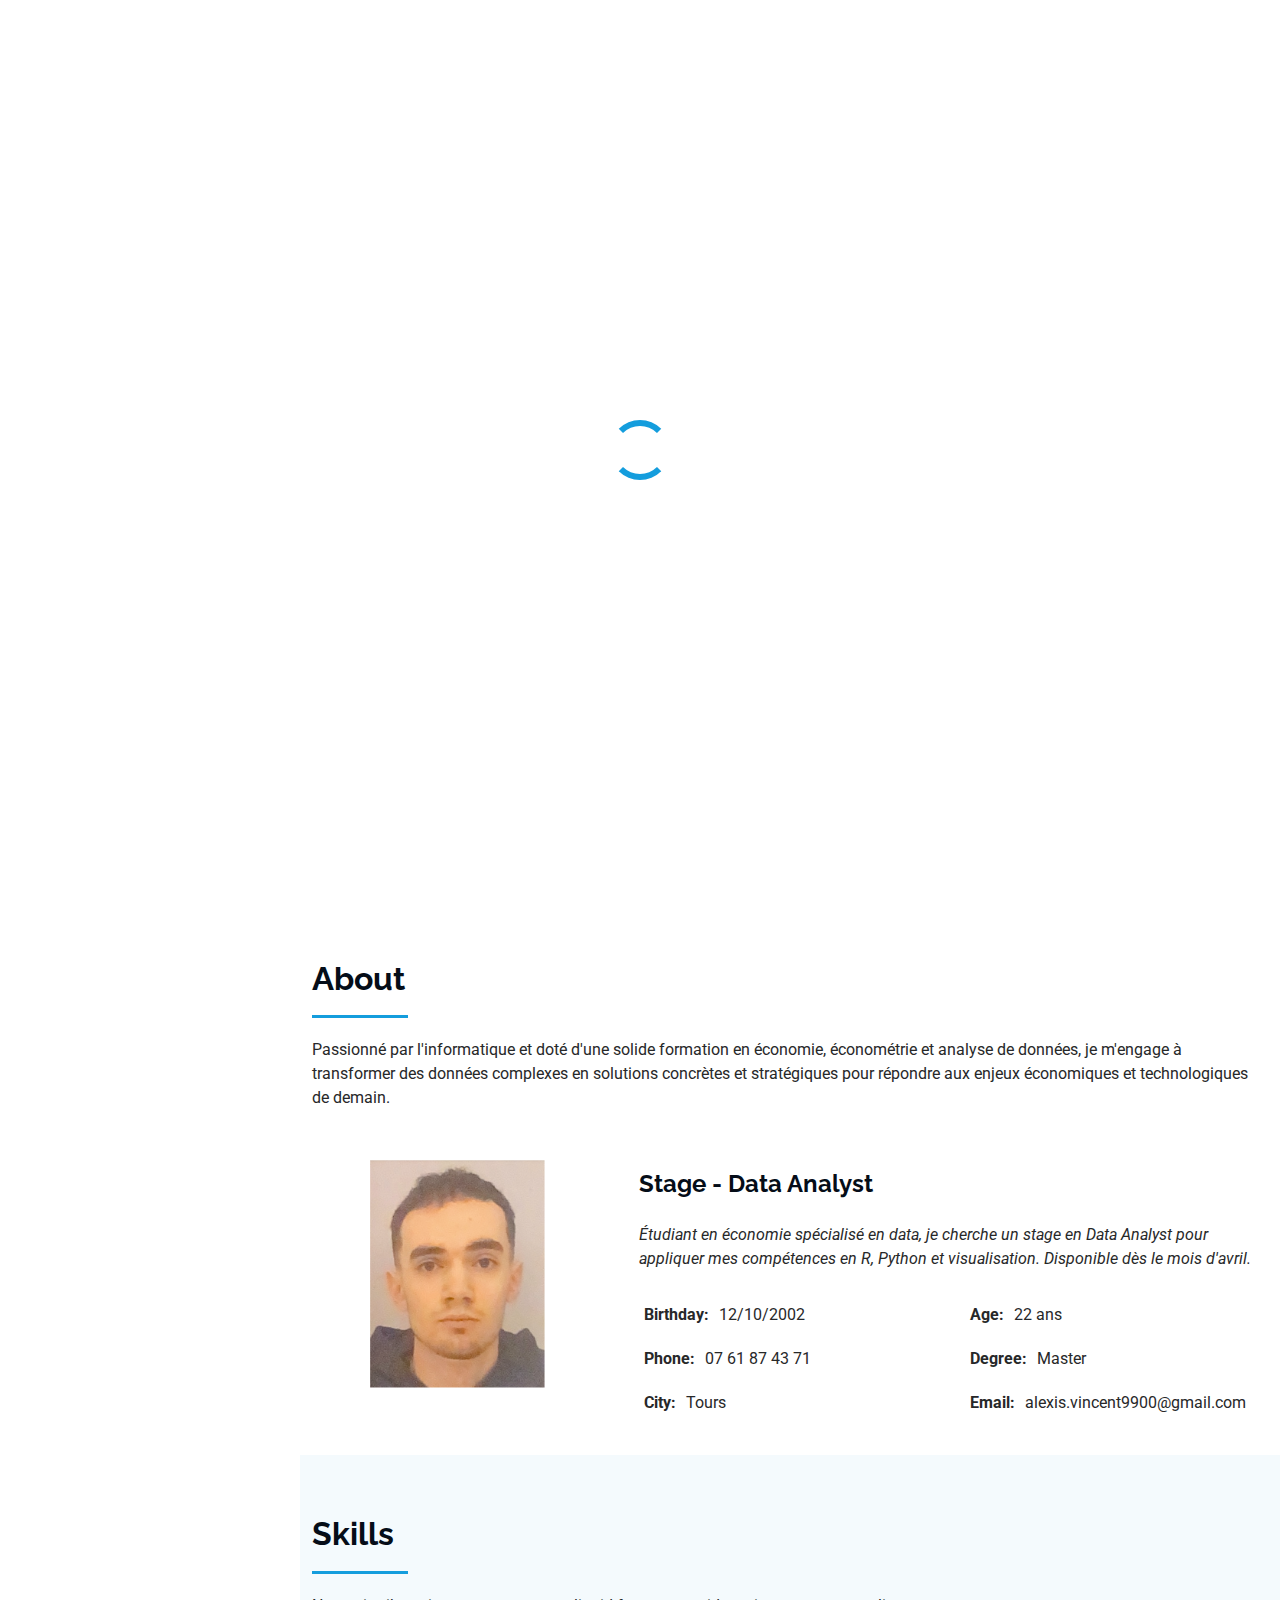
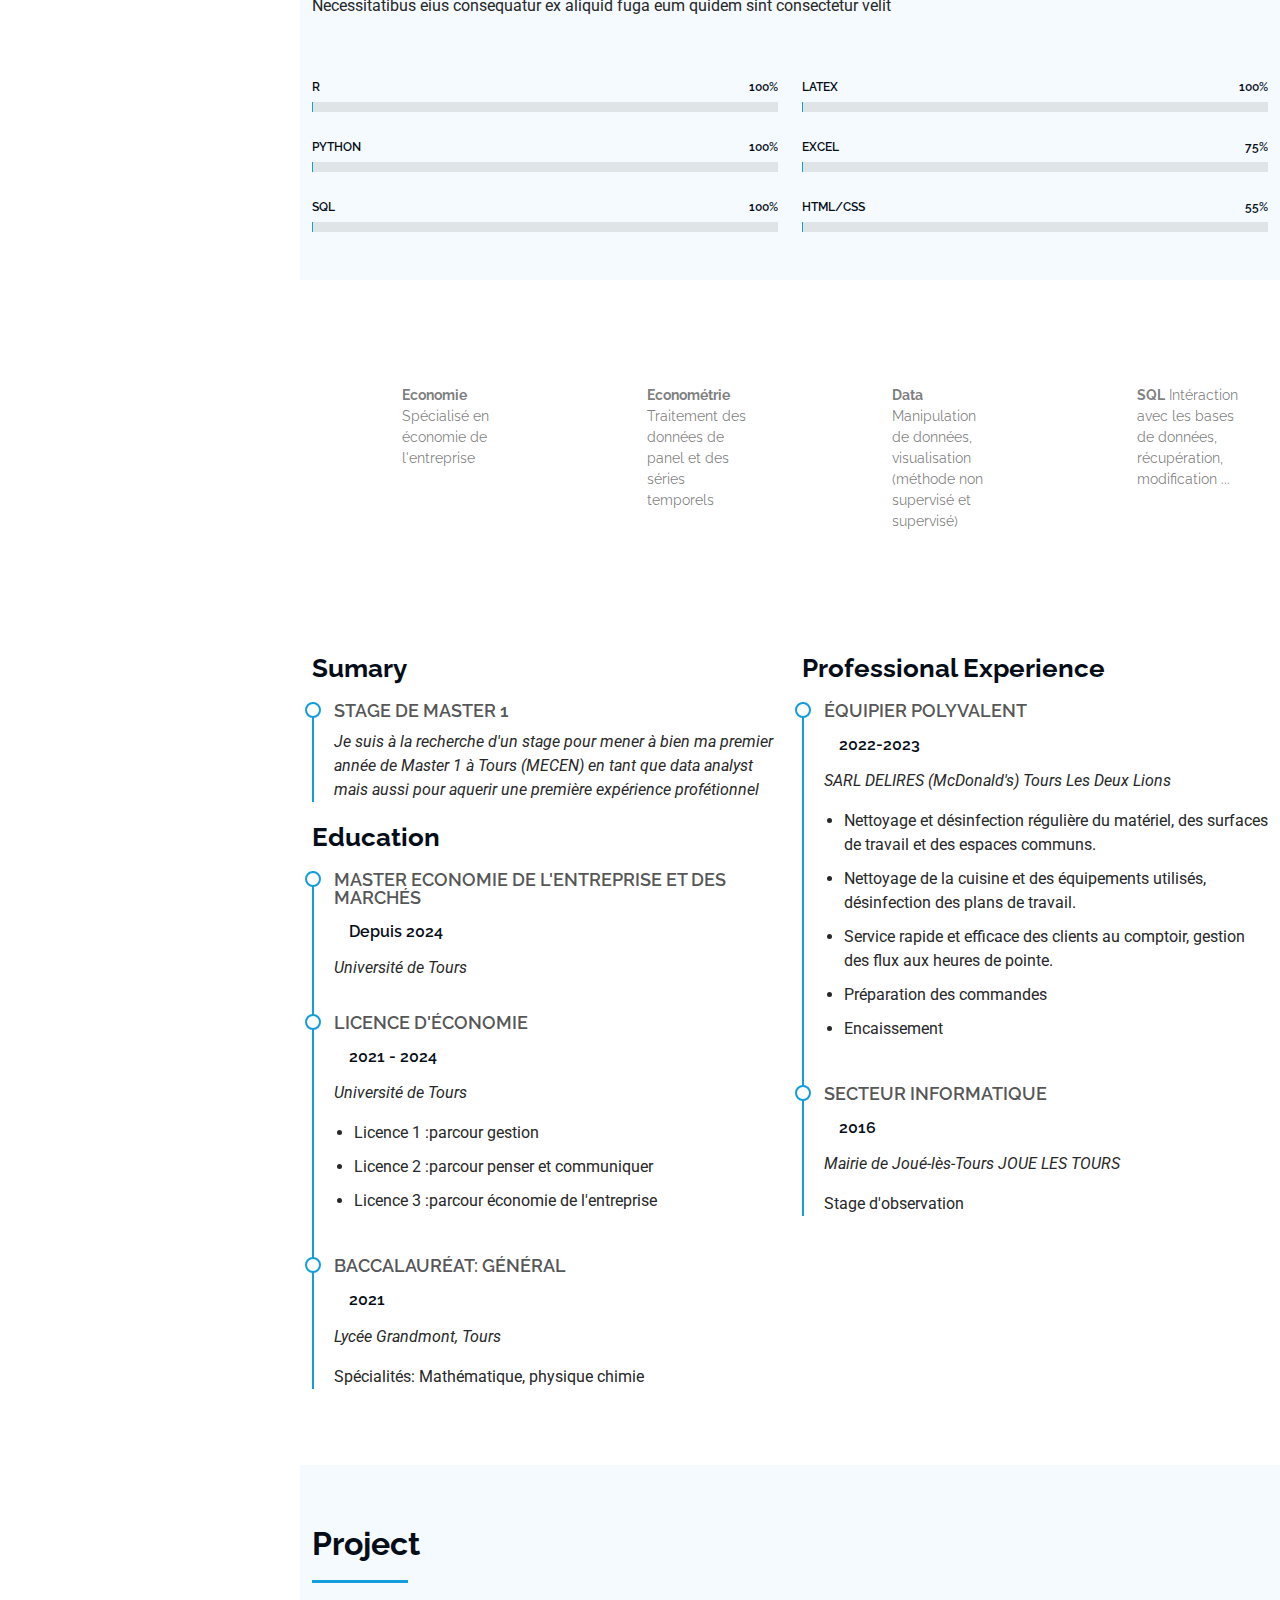
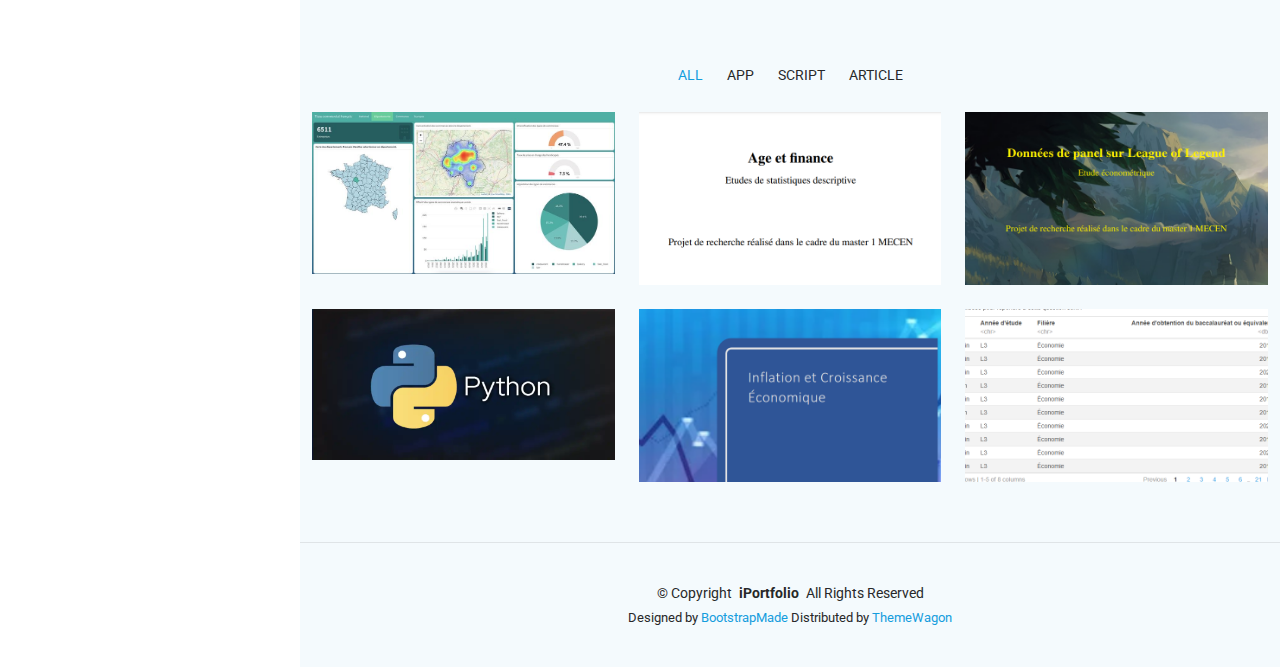
==== index-fr.html @ c1fc70a7 "Ajout d'un espace vide dans main.css pour améliorer la lisibilité du code" ====
<!DOCTYPE html>
<html lang="en">

<head>
  <meta charset="utf-8">
  <meta content="width=device-width, initial-scale=1.0" name="viewport">
  <title>Alexis VINCENT</title>
  <meta content="" name="description">
  <meta content="" name="keywords">
  <meta property="og:image" content="assets/img/logo AV.jpg">
  <meta property="og:image:width" content="1200">
  <meta property="og:image:height" content="630">

  <!-- Favicons -->
  <link href="assets/img/logo AV.jpg" rel="icon">

  <!-- Fonts -->
  <link href="https://fonts.googleapis.com" rel="preconnect">
  <link href="https://fonts.gstatic.com" rel="preconnect" crossorigin>
  <link href="https://fonts.googleapis.com/css2?family=Roboto:ital,wght@0,100;0,300;0,400;0,500;0,700;0,900;1,100;1,300;1,400;1,500;1,700;1,900&family=Poppins:ital,wght@0,100;0,200;0,300;0,400;0,500;0,600;0,700;0,800;0,900;1,100;1,200;1,300;1,400;1,500;1,600;1,700;1,800;1,900&family=Raleway:ital,wght@0,100;0,200;0,300;0,400;0,500;0,600;0,700;0,800;0,900;1,100;1,200;1,300;1,400;1,500;1,600;1,700;1,800;1,900&display=swap" rel="stylesheet">

  <!-- Vendor CSS Files -->
  <link href="assets/vendor/bootstrap/css/bootstrap.min.css" rel="stylesheet">
  <link href="assets/vendor/bootstrap-icons/bootstrap-icons.css" rel="stylesheet">
  <link href="assets/vendor/aos/aos.css" rel="stylesheet">
  <link href="assets/vendor/glightbox/css/glightbox.min.css" rel="stylesheet">
  <link href="assets/vendor/swiper/swiper-bundle.min.css" rel="stylesheet">

  <link href="assets/css/main.css" rel="stylesheet">
</head>

<body class="index-page">  
  <header id="header" class="header dark-background d-flex flex-column">
    <i class="header-toggle d-xl-none bi bi-list"></i>
    <a href="index.html" class="logo d-flex align-items-center justify-content-center">
    </a>
    <div class="Menu title" style="left: 33%; position: relative;">
    <h3>Menu</h3>
    </div>
    <nav id="navmenu" class="navmenu">
      <ul>
        <li><a href="#hero" class="active"><i class="bi bi-house navicon"></i>Home</a></li>
        <li><a href="#about"><i class="bi bi-person navicon"></i> About</a></li>
        <li><a href="#resume"><i class="bi bi-file-earmark-text navicon"></i> Resume</a></li>
        <li><a href="#portfolio"><i class="bi bi-images navicon"></i> Portfolio</a></li>
    </nav>

    <div class="social-links text-center">
      <a href="https://x.com/Alex_vct37" class="twitter"><i class="bi bi-twitter-x"></i></a>
      <a href="mailto:alexis.vincent9900@gmail.com" class="google-plus"><i class="bi bi-envelope"></i></a>
      <a href="https://www.linkedin.com/in/alexis-vincent-24b9a8319/" class="linkedin"><i class="bi bi-linkedin"></i></a>
    </div>

  </header>

  <main class="main">

    <!-- Hero Section -->
    <section id="hero" class="hero section dark-background" style="background: linear-gradient(to right, #333, #777);">

        <div class="container" data-aos="fade-up" data-aos-delay="100">
            <h2>Alexis VINCENT</h2>
            <p>I'm <span class="typed" data-typed-items="Devlopper, Analyst, Economist">Devlopper</span><span class="typed-cursor typed-cursor--blink" aria-hidden="true"></span><span class="typed-cursor typed-cursor--blink" aria-hidden="true"></span></p>
        </div>
    </section>

    </section><!-- /Hero Section -->

    <!-- About Section -->
    <section id="about" class="about section">

      <!-- Section Title -->
      <div class="container section-title" data-aos="fade-up">
        <h2>About</h2>
        <p>Passionné par l'informatique et doté d'une solide formation en économie, économétrie et analyse de données, je m'engage à transformer des données complexes en solutions concrètes et stratégiques pour répondre aux enjeux économiques et technologiques de demain.</p>
      </div><!-- End Section Title -->

      <div class="container" data-aos="fade-up" data-aos-delay="100">

        <div class="row gy-4 justify-content-center">
          <div class="col-lg-4">
            <img src="assets/img/pp.png" class="img-fluid" alt="", style="height: 50%;margin-left:30%;margin-bottom: -60%;scale: 1.6;">
          </div>
          <div class="col-lg-8 content">
            <h2>Stage - Data Analyst</h2>
            <p class="fst-italic py-3">
                Étudiant en économie spécialisé en data, je cherche un stage en Data Analyst pour appliquer mes compétences en R, Python et visualisation. Disponible dès le mois d'avril.
            </p>
            <div class="row", style="margin-bottom: 20px;">
              <div class="col-lg-6">
                <ul>
                  <li><i class="bi bi-chevron-right"></i> <strong>Birthday:</strong> <span>12/10/2002</span></li>
                  <li><i class="bi bi-chevron-right"></i> <strong>Phone:</strong> <span>07 61 87 43 71</span></li>
                  <li><i class="bi bi-chevron-right"></i> <strong>City:</strong> <span>Tours</span></li>
                </ul>
              </div>
              <div class="col-lg-6">
                <ul>
                  <li><i class="bi bi-chevron-right"></i> <strong>Age:</strong> <span>22 ans</span></li>
                  <li><i class="bi bi-chevron-right"></i> <strong>Degree:</strong> <span>Master</span></li>
                  <li><i class="bi bi-chevron-right"></i> <strong>Email:</strong> <span>alexis.vincent9900@gmail.com</span></li>
                </ul>
              </div>
            </div>
          </div>
        </div>
      </div>

    <!-- Skills Section -->
    <section id="skills" class="skills section light-background">

      <!-- Section Title -->
      <div class="container section-title" data-aos="fade-up">
        <h2>Skills</h2>
        <p>Necessitatibus eius consequatur ex aliquid fuga eum quidem sint consectetur velit</p>
      </div><!-- End Section Title -->

      <div class="container" data-aos="fade-up" data-aos-delay="100">

        <div class="row skills-content skills-animation">

          <div class="col-lg-6">

            <div class="progress">
              <span class="skill"><span>R</span> <i class="val">100%</i></span>
              <div class="progress-bar-wrap">
                <div class="progress-bar" role="progressbar" aria-valuenow="100" aria-valuemin="0" aria-valuemax="100"></div>
              </div>
            </div><!-- End Skills Item -->

            <div class="progress">
              <span class="skill"><span>Python</span> <i class="val">100%</i></span>
              <div class="progress-bar-wrap">
                <div class="progress-bar" role="progressbar" aria-valuenow="100" aria-valuemin="0" aria-valuemax="100"></div>
              </div>
            </div><!-- End Skills Item -->

            <div class="progress">
              <span class="skill"><span>SQL</span> <i class="val">100%</i></span>
              <div class="progress-bar-wrap">
                <div class="progress-bar" role="progressbar" aria-valuenow="100" aria-valuemin="0" aria-valuemax="100"></div>
              </div>
            </div><!-- End Skills Item -->

          </div>

          <div class="col-lg-6">

            <div class="progress">
              <span class="skill"><span>Latex</span> <i class="val">100%</i></span>
              <div class="progress-bar-wrap">
                <div class="progress-bar" role="progressbar" aria-valuenow="100" aria-valuemin="0" aria-valuemax="100"></div>
              </div>
            </div><!-- End Skills Item -->

            <div class="progress">
              <span class="skill"><span>Excel</span> <i class="val">75%</i></span>
              <div class="progress-bar-wrap">
                <div class="progress-bar" role="progressbar" aria-valuenow="75" aria-valuemin="0" aria-valuemax="100"></div>
              </div>
            </div><!-- End Skills Item -->

            <div class="progress">
              <span class="skill"><span>HTML/CSS</span> <i class="val">55%</i></span>
              <div class="progress-bar-wrap">
                <div class="progress-bar" role="progressbar" aria-valuenow="55" aria-valuemin="0" aria-valuemax="100"></div>
              </div>
            </div><!-- End Skills Item -->

          </div>

        </div>

      </div>

    </section><!-- /Skills Section -->
</section><!-- /About Section -->

<!-- Stats Section -->
<section id="stats" class="stats section", style="margin-bottom: -5%;margin-top: -10%;">

  <div class="container" data-aos="fade-up" data-aos-delay="100">

    <div class="row gy-4">

      <div class="col-lg-3 col-md-6">
        <div class="stats-item">
          <i class="bi bi-graph-up-arrow"></i>
          <p><strong>Economie</strong> Spécialisé en économie de l'entreprise</p>
        </div>
      </div><!-- End Stats Item -->

      <div class="col-lg-3 col-md-6">
        <div class="stats-item">
          <i class="bi bi-journal-richtext"></i>
          <p><strong>Econométrie</strong> Traitement des données de panel et des séries temporels</p>
        </div>
      </div><!-- End Stats Item -->

      <div class="col-lg-3 col-md-6">
        <div class="stats-item">
          <i class="bi bi-clipboard-data-fill"></i>
          <p><strong>Data</strong> Manipulation de données, visualisation (méthode non supervisé et supervisé)</p>
        </div>
      </div><!-- End Stats Item -->

      <div class="col-lg-3 col-md-6">
        <div class="stats-item">
          <i class="bi bi-database-fill"></i>
          <p><strong>SQL</strong> Intéraction avec les bases de données, récupération, modification ...</p>
        </div>
      </div><!-- End Stats Item -->

    </div>

  </div>

</section>

    <!-- Resume Section -->
    <section id="resume" class="resume section">

      <div class="container">

        <div class="row">

          <div class="col-lg-6" data-aos="fade-up" data-aos-delay="100">
            <h3 class="resume-title">Sumary</h3>

            <div class="resume-item pb-0">
              <h4>Stage de Master 1</h4>
              <p><em>Je suis à la recherche d'un stage pour mener à bien ma premier année de Master 1 à Tours (MECEN) en tant que data analyst mais aussi pour aquerir une première expérience profétionnel </em></p>
            </div><!-- Edn Resume Item -->

            <h3 class="resume-title">Education</h3>
            <div class="resume-item">
              <h4>Master Economie de l'entreprise et des marchés</h4>
              <h5>Depuis 2024</h5>
              <p><em>Université de Tours</em></p>
            </div><!-- Edn Resume Item -->

            <div class="resume-item">
              <h4>Licence d'économie</h4>
              <h5>2021 - 2024</h5>
              <p><em>Université de Tours</em></p>
              <ul>
                <li>Licence 1 :parcour gestion</li>
                <li>Licence 2 :parcour penser et communiquer</li>
                <li>Licence 3 :parcour économie de l'entreprise</li>
              </ul>
            </div><!-- Edn Resume Item -->
            
            <div class="resume-item">
              <h4>Baccalauréat: Général</h4>
              <h5>2021</h5>
              <p><em>Lycée Grandmont, Tours</em></p>
              <p>Spécialités: Mathématique, physique chimie</p>
            </div>

          </div>

          <div class="col-lg-6" data-aos="fade-up" data-aos-delay="200">
            <h3 class="resume-title">Professional Experience</h3>
            <div class="resume-item">
              <h4>Équipier polyvalent</h4>
              <h5>2022-2023</h5>
              <p><em>SARL DELIRES (McDonald's) Tours Les Deux Lions</em></p>
              <ul>
                <li>Nettoyage et désinfection régulière du matériel, des surfaces de travail et des espaces communs.</li>
                <li>Nettoyage de la cuisine et des équipements utilisés, désinfection des plans de travail.</li>
                <li>Service rapide et efficace des clients au comptoir, gestion des flux aux heures de pointe.</li>
                <li>Préparation des commandes</li>
                <li>Encaissement</li>
              </ul>
            </div><!-- Edn Resume Item -->

            <div class="resume-item">
              <h4>Secteur informatique</h4>
              <h5>2016</h5>
              <p><em>Mairie de Joué-lès-Tours JOUE LES TOURS</em></p>
              <p>Stage d'observation</p>
            </div><!-- Edn Resume Item -->

          </div>

        </div>

      </div>

    </section><!-- /Resume Section -->

    <!-- Portfolio Section -->
    <section id="portfolio" class="portfolio section light-background">

      <!-- Section Title -->
      <div class="container section-title" data-aos="fade-up">
        <h2>Project</h2>
      </div><!-- End Section Title -->

      <div class="container">

        <div class="isotope-layout" data-default-filter="*" data-layout="masonry" data-sort="original-order">

          <ul class="portfolio-filters isotope-filters" data-aos="fade-up" data-aos-delay="100">
            <li data-filter="*" class="filter-active">All</li>
            <li data-filter=".filter-app">App</li>
            <li data-filter=".filter-product">script</li>
            <li data-filter=".filter-books">article</li>
          </ul> 

          <div class="row gy-4 isotope-container" data-aos="fade-up" data-aos-delay="200">

            <div class="col-lg-4 col-md-6 portfolio-item isotope-item filter-app",style="position-relative">
              <div class="portfolio-content h-100">
                <img src="assets/img/project/Dashboard commerce/dashboard.jpg" class="img-fluid" alt="">
                <div class="portfolio-info">
                  <h4>Dashboard</h4>
                  <p>Dashboard du tissu commercial français</p>
                  <a href="https://alexis37.shinyapps.io/dashboard/"  class="details-link"><i class="bi bi-link-45deg"></i></a>
                  <a href="https://github.com/alexisvincent37/project/blob/main/R/Dashboard.Rmd"  class="preview-link"><i class="bi bi-code-slash"></i></a>
                </div>
              </div>
            </div><!-- End Portfolio Item -->

            <div class="col-lg-4 col-md-6 portfolio-item isotope-item filter-books">
              <div class="portfolio-content h-100">
                <img src="assets/img/project/Dashboard commerce/agefinance.png" class="img-fluid" alt="">
                <div class="portfolio-info">
                  <h4>Age et finance</h4>
                  <p>Travail de recherche sur des éventuelles liens de cause à effet entre les des variable financière d'une entreprise et son age.</p>
                  <a href="assets/project/pdfdatamining.pdf"  class="details-link"><i class="bi bi-link-45deg"></i></a>
                  <a href="https://github.com/alexisvincent37/project/blob/main/R/Age%20et%20finance.rnw"  class="preview-link"><i class="bi bi-code-slash"></i></a>
                </div>
              </div>
            </div><!-- End Portfolio Item -->

            <div class="col-lg-4 col-md-6 portfolio-item isotope-item filter-books">
              <div class="portfolio-content h-100">
                <img src="assets/img/project/League of legend/projetleague.png" class="img-fluid" alt="">
                <div class="portfolio-info">
                  <h4>Etudes données de panel</h4>
                  <p>Application de modèles économétrique sur des données de panel</p>
                  <a href="assets/project/rendu_lol.pdf"  class="details-link"><i class="bi bi-link-45deg"></i></a>
                  <a href="https://github.com/alexisvincent37/project/blob/main/R/Econometrie%20panel.Rnw"  class="preview-link"><i class="bi bi-code-slash"></i></a>
                </div>
              </div>
            </div>

            <div class="col-lg-4 col-md-6 portfolio-item isotope-item filter-product">
              <div class="portfolio-content h-100">
                <img src="assets/img/project/python.webp" class="img-fluid" alt="">
                <div class="portfolio-info">
                  <h4>Script extraction de données</h4>
                  <p>Extraction de donnée du jeu league of legend (API)</p>
                  <a href="https://github.com/alexisvincent37/project/blob/main/Python/Extract%20league%20of%20legend.py" class="preview-link" style="left:48%;"><i class="bi bi-code-slash"></i></a>
                </div>
              </div>
            </div>

            <div class="col-lg-4 col-md-6 portfolio-item isotope-item filter-books">
              <div class="portfolio-content h-100">
                <img src="assets/img/project/l3/Projet macro l3.png" class="img-fluid" alt="">
                <div class="portfolio-info">
                  <h4>Macro project</h4>
                  <p>Project d'études Macro-économique, de troisième année de Licence</p>
                  <a href="assets/project/Projet collectif croissance et inflation (Fouaz Boutayebi, Alexis Vincent, Jawad Grib, Abdul Balogoun, Grégoire Labrousse).pdf"  class="details-link" style="left: 48%;"><i class="bi bi-link-45deg"></i></a>
                </div>
              </div>
            </div>

            <div class="col-lg-4 col-md-6 portfolio-item isotope-item filter-books">
              <div class="portfolio-content h-100">
                <img src="assets/img/project/l3/projet l3.png" class="img-fluid" alt="">
                <div class="portfolio-info">
                  <h4>Analyse descriptive</h4>
                  <p>Etude sur la répartition du temps de travail chez les étudiants de la fac de Tours</p>
                  <a href="assets/project/Grégoire-Alexis-Devoir-R.html"  class="details-link"><i class="bi bi-link-45deg"></i></a>
                  <a href="https://github.com/alexisvincent37/project/blob/main/R/Etudes%20temps%20Tours.Rmd"  class="preview-link"><i class="bi bi-code-slash"></i></a>
                </div>
              </div>
            </div>

          </div><!-- End Portfolio Container -->

        </div>

      </div>

    </section><!-- /Portfolio Section -->

   
  <footer id="footer" class="footer position-relative light-background">

    <div class="container">
      <div class="copyright text-center ">
        <p>© <span>Copyright</span> <strong class="px-1 sitename">iPortfolio</strong> <span>All Rights Reserved</span></p>
      </div>
      <div class="credits">
        Designed by <a href="https://bootstrapmade.com/">BootstrapMade</a> Distributed by <a href="https://themewagon.com">ThemeWagon</a>
      </div>
    </div>

  </footer>

  <!-- Scroll Top -->
  <a href="#" id="scroll-top" class="scroll-top d-flex align-items-center justify-content-center"><i class="bi bi-arrow-up-short"></i></a>

  <!-- Preloader -->
  <div id="preloader"></div>

  <!-- Vendor JS Files -->
  <script src="assets/vendor/bootstrap/js/bootstrap.bundle.min.js"></script>
  <script src="assets/vendor/php-email-form/validate.js"></script>
  <script src="assets/vendor/aos/aos.js"></script>
  <script src="assets/vendor/typed.js/typed.umd.js"></script>
  <script src="assets/vendor/purecounter/purecounter_vanilla.js"></script>
  <script src="assets/vendor/waypoints/noframework.waypoints.js"></script>
  <script src="assets/vendor/glightbox/js/glightbox.min.js"></script>
  <script src="assets/vendor/imagesloaded/imagesloaded.pkgd.min.js"></script>
  <script src="assets/vendor/isotope-layout/isotope.pkgd.min.js"></script>
  <script src="assets/vendor/swiper/swiper-bundle.min.js"></script>

  <!-- Main JS File -->
  <script src="assets/js/main.js"></script>

</body>

</html>
---- assets/css/main.css ----
/**
* Template Name: iPortfolio
* Template URL: https://bootstrapmade.com/iportfolio-bootstrap-portfolio-websites-template/
* Updated: Jun 29 2024 with Bootstrap v5.3.3
* Author: BootstrapMade.com
* License: https://bootstrapmade.com/license/
*/

/*--------------------------------------------------------------
# Font & Color Variables
# Help: https://bootstrapmade.com/color-system/
--------------------------------------------------------------*/
/* Fonts */
:root {
  --default-font: "Roboto",  system-ui, -apple-system, "Segoe UI", Roboto, "Helvetica Neue", Arial, "Noto Sans", "Liberation Sans", sans-serif, "Apple Color Emoji", "Segoe UI Emoji", "Segoe UI Symbol", "Noto Color Emoji";
  --heading-font: "Raleway",  sans-serif;
  --nav-font: "Poppins",  sans-serif;
}

/* Global Colors - The following color variables are used throughout the website. Updating them here will change the color scheme of the entire website */
:root { 
  --background-color: #ffffff; /* Background color for the entire website, including individual sections */
  --default-color: #272829; /* Default color used for the majority of the text content across the entire website */
  --heading-color: #050d18; /* Color for headings, subheadings and title throughout the website */
  --accent-color: #149ddd; /* Accent color that represents your brand on the website. It's used for buttons, links, and other elements that need to stand out */
  --surface-color: #ffffff; /* The surface color is used as a background of boxed elements within sections, such as cards, icon boxes, or other elements that require a visual separation from the global background. */
  --contrast-color: #ffffff; /* Contrast color for text, ensuring readability against backgrounds of accent, heading, or default colors. */
}

/* Nav Menu Colors - The following color variables are used specifically for the navigation menu. They are separate from the global colors to allow for more customization options */
:root {
  --nav-color: #a8a9b4;  /* The default color of the main navmenu links */
  --nav-hover-color: #ffffff; /* Applied to main navmenu links when they are hovered over or active */
  --nav-mobile-background-color: #040b14; /* Used as the background color for mobile navigation menu */
  --nav-dropdown-background-color: #040b14; /* Used as the background color for dropdown items that appear when hovering over primary navigation items */
  --nav-dropdown-color: #a8a9b4; /* Used for navigation links of the dropdown items in the navigation menu. */
  --nav-dropdown-hover-color: #ffffff; /* Similar to --nav-hover-color, this color is applied to dropdown navigation links when they are hovered over. */
}

/* Color Presets - These classes override global colors when applied to any section or element, providing reuse of the sam color scheme. */

.light-background {
  --background-color: #f4fafd;
  --surface-color: #ffffff;
}

.dark-background {
  --background-color: #040b14;
  --default-color: #ffffff;
  --heading-color: #ffffff;
  --surface-color: #151f2b;
  --contrast-color: #ffffff;
}

/* Smooth scroll */
:root {
  scroll-behavior: smooth;
}

/*--------------------------------------------------------------
# General Styling & Shared Classes
--------------------------------------------------------------*/
body {
  color: var(--default-color);
  background-color: var(--background-color);
  font-family: var(--default-font);
}

a {
  color: var(--accent-color);
  text-decoration: none;
  transition: 0.3s;
}

a:hover {
  color: color-mix(in srgb, var(--accent-color), transparent 25%);
  text-decoration: none;
}

h1,
h2,
h3,
h4,
h5,
h6 {
  color: var(--heading-color);
  font-family: var(--heading-font);
}

/* PHP Email Form Messages
------------------------------*/
.php-email-form .error-message {
  display: none;
  background: #df1529;
  color: #ffffff;
  text-align: left;
  padding: 15px;
  margin-bottom: 24px;
  font-weight: 600;
}

.php-email-form .sent-message {
  display: none;
  color: #ffffff;
  background: #059652;
  text-align: center;
  padding: 15px;
  margin-bottom: 24px;
  font-weight: 600;
}

.php-email-form .loading {
  display: none;
  background: var(--surface-color);
  text-align: center;
  padding: 15px;
  margin-bottom: 24px;
}

.php-email-form .loading:before {
  content: "";
  display: inline-block;
  border-radius: 50%;
  width: 24px;
  height: 24px;
  margin: 0 10px -6px 0;
  border: 3px solid var(--accent-color);
  border-top-color: var(--surface-color);
  animation: php-email-form-loading 1s linear infinite;
}

@keyframes php-email-form-loading {
  0% {
    transform: rotate(0deg);
  }

  100% {
    transform: rotate(360deg);
  }
}

/*--------------------------------------------------------------
# Global Header
--------------------------------------------------------------*/
.header {
  color: var(--default-color);
  background-color: var(--background-color);
  position: fixed;
  top: 0;
  left: 0;
  bottom: 0;
  padding: 0 15px;
  width: 300px;
  transition: all ease-in-out 0.3s;
  overflow-y: auto;
  z-index: 997;
  border-right: 1px solid color-mix(in srgb, var(--default-color), transparent 90%);
  overflow: hidden;
}

.header .profile-img img {
  margin: 15px auto;
  display: block;
  width: 120px;
  border: 8px solid color-mix(in srgb, var(--default-color), transparent 85%);
}

.header .logo {
  line-height: 1;
  margin-bottom: 15px;
}

.header .logo img {
  max-height: 32px;
  margin-right: 8px;
}

.header .logo h1 {
  font-size: 24px;
  margin: 0;
  font-weight: 700;
  color: var(--heading-color);
}

.header .social-links {
  margin: 0 0 20px 0;
}

.header .social-links a {
  font-size: 16px;
  display: inline-flex;
  align-items: center;
  justify-content: center;
  background: color-mix(in srgb, var(--default-color), transparent 90%);
  color: var(--default-color);
  margin: 0 2px;
  border-radius: 50%;
  text-align: center;
  width: 40px;
  height: 40px;
  transition: 0.3s;
}

.header .social-links a:hover {
  color: var(--contrast-color);
  background: var(--accent-color);
}

@media (min-width: 1200px) {

  .header~main,
  .header~#footer {
    margin-left: 300px;
  }
}

@media (max-width: 1199px) {
  .header {
    left: -100%;
  }
}

.header.header-show {
  left: 0;
}

.header .header-toggle {
  color: var(--contrast-color);
  background-color: var(--accent-color);
  font-size: 22px;
  display: flex;
  align-items: center;
  justify-content: center;
  width: 40px;
  height: 40px;
  border-radius: 50%;
  cursor: pointer;
  position: fixed;
  top: 15px;
  right: 15px;
  z-index: 9999;
  transition: background-color 0.3s;
}

.header .header-toggle:hover {
  color: var(--contrast-color);
  background-color: color-mix(in srgb, var(--accent-color) 90%, white 15%);
}

/*--------------------------------------------------------------
# Navigation Menu
--------------------------------------------------------------*/
.mobile-nav-toggle {
  display: none;
}

.navmenu {
  padding: 0;
  z-index: 9997;
}

.navmenu ul {
  list-style: none;
  padding: 0 0 20px 0;
  margin: 0;
}

.navmenu a,
.navmenu a:focus {
  color: var(--nav-color);
  padding: 15px 10px;
  font-family: var(--nav-font);
  font-size: 16px;
  font-weight: 400;
  display: flex;
  align-items: center;
  white-space: nowrap;
  transition: 0.3s;
  width: 100%;
}

.navmenu a .navicon,
.navmenu a:focus .navicon {
  font-size: 20px;
  margin-right: 10px;
}


.navmenu a .toggle-dropdown,
.navmenu a:focus .toggle-dropdown {
  font-size: 12px;
  line-height: 0;
  margin-left: auto;
  width: 30px;
  height: 30px;
  display: flex;
  align-items: center;
  justify-content: center;
  border-radius: 50%;
  transition: 0.3s;
  flex-shrink: 0;
  background-color: color-mix(in srgb, var(--accent-color), transparent 90%);
}

.navmenu a .toggle-dropdown:hover,
.navmenu a:focus .toggle-dropdown:hover {
  background-color: var(--accent-color);
  color: var(--contrast-color);
}

.navmenu a:hover,
.navmenu .active,
.navmenu .active:focus {
  color: var(--nav-hover-color);
}

.navmenu a:hover .navicon,
.navmenu .active .navicon,
.navmenu .active:focus .navicon {
  color: var(--accent-color);
}

.navmenu .active .toggle-dropdown,
.navmenu .active:focus .toggle-dropdown {
  background-color: var(--accent-color);
  color: var(--contrast-color);
  transform: rotate(180deg);
}

.navmenu .dropdown {
  display: block;
}

.navmenu .dropdown a,
.navmenu .dropdown a:focus {
  color: --nav-dropdown-color;
}

.navmenu .dropdown a:hover,
.navmenu .dropdown .active,
.navmenu .dropdown .active:focus {
  color: var(--nav-dropdown-hover-color);
}

.navmenu .dropdown ul {
  position: static;
  display: none;
  z-index: 99;
  padding: 5px 10px;
  margin: 5px 10px;
  background-color: var(--nav-dropdown-background-color);
  border: 1px solid color-mix(in srgb, var(--default-color), transparent 90%);
  box-shadow: none;
  transition: all 0.5s ease-in-out;
}

.navmenu .dropdown ul ul {
  background-color: rgba(33, 37, 41, 0.1);
}

.navmenu .dropdown>.dropdown-active {
  display: block;
  background-color: rgba(33, 37, 41, 0.03);
}

/*--------------------------------------------------------------
# Global Footer
--------------------------------------------------------------*/
.footer {
  color: var(--default-color);
  background-color: var(--background-color);
  font-size: 14px;
  padding: 40px 0;
  position: relative;
  border-top: 1px solid color-mix(in srgb, var(--default-color), transparent 90%);
}

.footer .copyright p {
  margin-bottom: 0;
}

.footer .credits {
  margin-top: 4px;
  font-size: 13px;
  text-align: center;
}

/*--------------------------------------------------------------
# Preloader
--------------------------------------------------------------*/
#preloader {
  position: fixed;
  inset: 0;
  z-index: 999999;
  overflow: hidden;
  background: var(--background-color);
  transition: all 0.6s ease-out;
}

#preloader:before {
  content: "";
  position: fixed;
  top: calc(50% - 30px);
  left: calc(50% - 30px);
  border: 6px solid #ffffff;
  border-color: var(--accent-color) transparent var(--accent-color) transparent;
  border-radius: 50%;
  width: 60px;
  height: 60px;
  animation: animate-preloader 1.5s linear infinite;
}

@keyframes animate-preloader {
  0% {
    transform: rotate(0deg);
  }

  100% {
    transform: rotate(360deg);
  }
}

/*--------------------------------------------------------------
# Scroll Top Button
--------------------------------------------------------------*/
.scroll-top {
  position: fixed;
  visibility: hidden;
  opacity: 0;
  right: 15px;
  bottom: -15px;
  z-index: 99999;
  background-color: var(--accent-color);
  width: 44px;
  height: 44px;
  border-radius: 50px;
  transition: all 0.4s;
}

.scroll-top i {
  font-size: 24px;
  color: var(--contrast-color);
  line-height: 0;
}

.scroll-top:hover {
  background-color: color-mix(in srgb, var(--accent-color), transparent 20%);
  color: var(--contrast-color);
}

.scroll-top.active {
  visibility: visible;
  opacity: 1;
  bottom: 15px;
}

/*--------------------------------------------------------------
# Disable aos animation delay on mobile devices
--------------------------------------------------------------*/
@media screen and (max-width: 768px) {
  [data-aos-delay] {
    transition-delay: 0 !important;
  }
}

/*--------------------------------------------------------------
# Global Page Titles & Breadcrumbs
--------------------------------------------------------------*/
.page-title {
  color: var(--default-color);
  background-color: var(--background-color);
  padding: 25px 0;
  position: relative;
}

.page-title h1 {
  font-size: 24px;
  font-weight: 700;
}

.page-title .breadcrumbs ol {
  display: flex;
  flex-wrap: wrap;
  list-style: none;
  padding: 0;
  margin: 0;
  font-size: 14px;
  font-weight: 400;
}

.page-title .breadcrumbs ol li+li {
  padding-left: 10px;
}

.page-title .breadcrumbs ol li+li::before {
  content: "/";
  display: inline-block;
  padding-right: 10px;
  color: color-mix(in srgb, var(--default-color), transparent 70%);
}

/*--------------------------------------------------------------
# Global Sections
--------------------------------------------------------------*/
section,
.section {
  color: var(--default-color);
  background-color: var(--background-color);
  padding: 60px 0;
  overflow: clip;
}

/*--------------------------------------------------------------
# Global Section Titles
--------------------------------------------------------------*/
.section-title {
  padding-bottom: 60px;
  position: relative;
}

.section-title h2 {
  font-size: 32px;
  font-weight: 700;
  margin-bottom: 20px;
  padding-bottom: 20px;
  position: relative;
}

.section-title h2:after {
  content: "";
  position: absolute;
  display: block;
  width: 10%;
  height: 3px;
  background: var(--accent-color);
  left: 0;
  bottom: 0;
}

.section-title p {
  margin-bottom: 0;
}

/*--------------------------------------------------------------
# Hero Section
--------------------------------------------------------------*/
.hero {
  width: 100%;
  min-height: 100vh;
  position: relative;
  padding: 80px 0;
  display: flex;
  align-items: center;
  justify-content: center;
}

.hero img {
  position: absolute;
  inset: 0;
  display: block;
  width: 100%;
  height: 100%;
  object-fit: cover;
  z-index: 1;
}

.hero:before {
  content: "";
  background: color-mix(in srgb, var(--background-color), transparent 70%);
  position: absolute;
  inset: 0;
  z-index: 2;
}

.hero .container {
  position: relative;
  z-index: 3;
}

.hero h2 {
  margin: 0;
  font-size: 64px;
  font-weight: 700;
}

.hero p {
  margin: 5px 0 0 0;
  font-size: 26px;
}

.hero p span {
  letter-spacing: 1px;
  border-bottom: 2px solid var(--accent-color);
}

.hero .social-links {
  margin-top: 25px;
}

.hero .social-links a {
  font-size: 24px;
  display: inline-block;
  color: color-mix(in srgb, var(--default-color), transparent 50%);
  line-height: 1;
  margin-right: 20px;
  transition: 0.3s;
}

.hero .social-links a:hover {
  color: var(--accent-color);
}

@media (max-width: 768px) {
  .hero h2 {
    font-size: 32px;
  }

  .hero p {
    font-size: 20px;
  }
}

/*--------------------------------------------------------------
# About Section
--------------------------------------------------------------*/
.about .content h2 {
  font-weight: 700;
  font-size: 24px;
}

.about .content ul {
  list-style: none;
  padding: 0;
}

.about .content ul li {
  margin-bottom: 20px;
  display: flex;
  align-items: center;
}

.about .content ul strong {
  margin-right: 10px;
}

.about .content ul i {
  font-size: 16px;
  margin-right: 5px;
  color: var(--accent-color);
  line-height: 0;
}

/*--------------------------------------------------------------
# Stats Section
--------------------------------------------------------------*/
.stats .stats-item {
  padding: 30px;
  width: 100%;
}

.stats .stats-item i {
  color: var(--accent-color);
  display: block;
  font-size: 44px;
  float: left;
  line-height: 0;
}

.stats .stats-item .purecounter {
  color: var(--heading-color);
  font-size: 48px;
  line-height: 40px;
  display: block;
  font-weight: 700;
  margin-left: 60px;
}

.stats .stats-item p {
  color: color-mix(in srgb, var(--default-color), transparent 40%);
  padding: 15px 0 0 0;
  margin: 0 0 0 60px;
  font-family: var(--heading-font);
  font-size: 14px;
}

/*--------------------------------------------------------------
# Skills Section
--------------------------------------------------------------*/
.skills .progress {
  height: 60px;
  display: block;
  background: none;
  border-radius: 0;
}

.skills .progress .skill {
  color: var(--heading-color);
  padding: 0;
  margin: 0 0 6px 0;
  text-transform: uppercase;
  display: block;
  font-weight: 600;
  font-family: var(--heading-font);
}

.skills .progress .skill .val {
  float: right;
  font-style: normal;
}

.skills .progress-bar-wrap {
  background: color-mix(in srgb, var(--default-color), transparent 90%);
  height: 10px;
}

.skills .progress-bar {
  width: 1px;
  height: 10px;
  transition: 0.9s;
  background-color: var(--accent-color);
}

/*--------------------------------------------------------------
# Resume Section
--------------------------------------------------------------*/
.resume .resume-title {
  color: var(--heading-color);
  font-size: 26px;
  font-weight: 700;
  margin-top: 20px;
  margin-bottom: 20px;
}

.resume .resume-item {
  padding: 0 0 20px 20px;
  margin-top: -2px;
  border-left: 2px solid var(--accent-color);
  position: relative;
}

.resume .resume-item h4 {
  line-height: 18px;
  font-size: 18px;
  font-weight: 600;
  text-transform: uppercase;
  color: color-mix(in srgb, var(--default-color), transparent 20%);
  margin-bottom: 10px;
}

.resume .resume-item h5 {
  font-size: 16px;
  padding: 5px 15px;
  display: inline-block;
  font-weight: 600;
  margin-bottom: 10px;
}

.resume .resume-item ul {
  padding-left: 20px;
}

.resume .resume-item ul li {
  padding-bottom: 10px;
}

.resume .resume-item:last-child {
  padding-bottom: 0;
}

.resume .resume-item::before {
  content: "";
  position: absolute;
  width: 16px;
  height: 16px;
  border-radius: 50px;
  left: -9px;
  top: 0;
  background: var(--background-color);
  border: 2px solid var(--accent-color);
}

/*--------------------------------------------------------------
# Portfolio Section
--------------------------------------------------------------*/
.portfolio .portfolio-filters {
  padding: 0;
  margin: 0 auto 20px auto;
  list-style: none;
  text-align: center;
}

.portfolio .portfolio-filters li {
  cursor: pointer;
  display: inline-block;
  padding: 0;
  font-size: 14px;
  font-weight: 400;
  margin: 0 10px;
  line-height: 1;
  text-transform: uppercase;
  margin-bottom: 10px;
  transition: all 0.3s ease-in-out;
}

.portfolio .portfolio-filters li:hover,
.portfolio .portfolio-filters li.filter-active {
  color: var(--accent-color);
}

.portfolio .portfolio-filters li:first-child {
  margin-left: 0;
}

.portfolio .portfolio-filters li:last-child {
  margin-right: 0;
}

@media (max-width: 575px) {
  .portfolio .portfolio-filters li {
    font-size: 14px;
    margin: 0 5px;
  }
}

.portfolio .portfolio-content {
  position: relative;
  overflow: hidden;
}

.portfolio .portfolio-content img {
  transition: 0.3s;
}


.portfolio .portfolio-content .portfolio-info {
  opacity: 0;
  position: absolute;
  inset: 0;
  z-index: 3;
  transition: all ease-in-out 0.3s;
  background: rgba(0, 0, 0, 0.6);
  padding: 15px;
}

.portfolio .portfolio-content .portfolio-info h4 {
  font-size: 14px;
  padding: 5px 10px;
  font-weight: 400;
  color: #ffffff;
  display: inline-block;
  background-color: var(--accent-color);
}

.portfolio .portfolio-content .portfolio-info p {
  position: absolute;
  bottom: 10px;
  text-align: center;
  display: inline-block;
  left: 0;
  right: 0;
  font-size: 16px;
  font-weight: 600;
  color: rgba(255, 255, 255, 0.8);
}

.portfolio .portfolio-content .portfolio-info .preview-link,
.portfolio .portfolio-content .portfolio-info .details-link {
  position: absolute;
  left: 65%;
  font-size: 26px;
  top: calc(50% - 14px);
  color: #fff;
  transition: 0.3s;
  line-height: 1.2;
  scale: 1.2;
}

.portfolio .portfolio-content .portfolio-info .preview-link:hover,
.portfolio .portfolio-content .portfolio-info .details-link:hover {
  color: var(--accent-color);
}

.portfolio .portfolio-content .portfolio-info .details-link {
  scale: 1.2;
  left: 28%;
  font-size: 34px;
  line-height: 0;
}

.portfolio .portfolio-content:hover .portfolio-info {
  opacity: 1;
}

.portfolio .portfolio-content:hover img {
  transform: scale(1.1);
}

/*--------------------------------------------------------------
# Services Section
--------------------------------------------------------------*/
.services .service-item {
  position: relative;
}

.services .service-item .icon {
  background: var(--accent-color);
  display: flex;
  align-items: center;
  justify-content: center;
  width: 54px;
  height: 54px;
  border-radius: 50%;
  transition: 0.5s;
  border: 1px solid var(--accent-color);
  margin-right: 20px;
}

.services .service-item .icon i {
  color: var(--contrast-color);
  font-size: 24px;
  line-height: 0;
}

.services .service-item:hover .icon {
  background: var(--surface-color);
}

.services .service-item:hover .icon i {
  color: var(--accent-color);
}

.services .service-item .title {
  font-weight: 700;
  margin-bottom: 15px;
  font-size: 18px;
}

.services .service-item .title a {
  color: var(--heading-color);
}

.services .service-item .title a:hover {
  color: var(--accent-color);
}

.services .service-item .description {
  line-height: 24px;
  font-size: 14px;
}

/*--------------------------------------------------------------
# Testimonials Section
--------------------------------------------------------------*/
.testimonials .testimonials-carousel,
.testimonials .testimonials-slider {
  overflow: hidden;
}

.testimonials .testimonial-item {
  box-sizing: content-box;
  text-align: center;
  min-height: 320px;
}

.testimonials .testimonial-item .testimonial-img {
  width: 90px;
  border-radius: 50%;
  margin: 0 auto;
}

.testimonials .testimonial-item h3 {
  font-size: 18px;
  font-weight: bold;
  margin: 10px 0 5px 0;
}

.testimonials .testimonial-item h4 {
  font-size: 14px;
  color: color-mix(in srgb, var(--default-color), transparent 20%);
  margin: 0;
}

.testimonials .testimonial-item .quote-icon-left,
.testimonials .testimonial-item .quote-icon-right {
  color: color-mix(in srgb, var(--accent-color), transparent 40%);
  font-size: 26px;
  line-height: 0;
}

.testimonials .testimonial-item .quote-icon-left {
  display: inline-block;
  left: -5px;
  position: relative;
}

.testimonials .testimonial-item .quote-icon-right {
  display: inline-block;
  right: -5px;
  position: relative;
  top: 10px;
  transform: scale(-1, -1);
}

.testimonials .testimonial-item p {
  font-style: italic;
  margin: 0 15px 15px 15px;
  padding: 20px;
  background-color: var(--surface-color);
  position: relative;
  margin-bottom: 35px;
  border-radius: 6px;
  box-shadow: 0px 2px 15px rgba(0, 0, 0, 0.1);
}

.testimonials .testimonial-item p::after {
  content: "";
  width: 0;
  height: 0;
  border-top: 20px solid var(--surface-color);
  border-right: 20px solid transparent;
  border-left: 20px solid transparent;
  position: absolute;
  bottom: -20px;
  left: calc(50% - 20px);
}

.testimonials .swiper-wrapper {
  height: auto;
}

.testimonials .swiper-pagination {
  margin-top: 40px;
  position: relative;
}

.testimonials .swiper-pagination .swiper-pagination-bullet {
  width: 12px;
  height: 12px;
  background-color: var(--background-color);
  opacity: 1;
  border: 1px solid var(--accent-color);
}

.testimonials .swiper-pagination .swiper-pagination-bullet-active {
  background-color: var(--accent-color);
}

/*--------------------------------------------------------------
# Contact Section
--------------------------------------------------------------*/
.contact .info-wrap {
  background-color: var(--surface-color);
  box-shadow: 0px 0px 20px rgba(0, 0, 0, 0.1);
  padding: 30px;
}

@media (max-width: 575px) {
  .contact .info-wrap {
    padding: 20px;
  }
}

.contact .info-item {
  margin-bottom: 40px;
}

.contact .info-item i {
  font-size: 20px;
  color: var(--accent-color);
  background: color-mix(in srgb, var(--accent-color), transparent 92%);
  width: 44px;
  height: 44px;
  display: flex;
  justify-content: center;
  align-items: center;
  border-radius: 50px;
  transition: all 0.3s ease-in-out;
  margin-right: 15px;
}

.contact .info-item h3 {
  padding: 0;
  font-size: 18px;
  font-weight: 700;
  margin-bottom: 5px;
}

.contact .info-item p {
  padding: 0;
  margin-bottom: 0;
  font-size: 14px;
}

.contact .info-item:hover i {
  background: var(--accent-color);
  color: var(--contrast-color);
}

.contact .php-email-form {
  background-color: var(--surface-color);
  height: 100%;
  padding: 30px;
  box-shadow: 0px 0px 20px rgba(0, 0, 0, 0.1);
}

@media (max-width: 575px) {
  .contact .php-email-form {
    padding: 20px;
  }
}

.contact .php-email-form input[type=text],
.contact .php-email-form input[type=email],
.contact .php-email-form textarea {
  font-size: 14px;
  padding: 10px 15px;
  box-shadow: none;
  border-radius: 0;
  color: var(--default-color);
  background-color: var(--surface-color);
  border-color: color-mix(in srgb, var(--default-color), transparent 80%);
}

.contact .php-email-form input[type=text]:focus,
.contact .php-email-form input[type=email]:focus,
.contact .php-email-form textarea:focus {
  border-color: var(--accent-color);
}

.contact .php-email-form input[type=text]::placeholder,
.contact .php-email-form input[type=email]::placeholder,
.contact .php-email-form textarea::placeholder {
  color: color-mix(in srgb, var(--default-color), transparent 70%);
}

.contact .php-email-form button[type=submit] {
  color: var(--contrast-color);
  background: var(--accent-color);
  border: 0;
  padding: 10px 30px;
  transition: 0.4s;
  border-radius: 50px;
}

.contact .php-email-form button[type=submit]:hover {
  background: color-mix(in srgb, var(--accent-color), transparent 25%);
}

/*--------------------------------------------------------------
# Portfolio Details Section
--------------------------------------------------------------*/
.portfolio-details .portfolio-details-slider img {
  width: 100%;
}

.portfolio-details .portfolio-details-slider .swiper-pagination {
  margin-top: 20px;
  position: relative;
}

.portfolio-details .portfolio-details-slider .swiper-pagination .swiper-pagination-bullet {
  width: 12px;
  height: 12px;
  background-color: color-mix(in srgb, var(--default-color), transparent 85%);
  opacity: 1;
}

.portfolio-details .portfolio-details-slider .swiper-pagination .swiper-pagination-bullet-active {
  background-color: var(--accent-color);
}

.portfolio-details .portfolio-info {
  padding: 30px;
  box-shadow: 0px 0 30px rgba(0, 0, 0, 0.1);
}

.portfolio-details .portfolio-info h3 {
  font-size: 22px;
  font-weight: 700;
  margin-bottom: 20px;
  padding-bottom: 20px;
  border-bottom: 1px solid color-mix(in srgb, var(--default-color), transparent 85%);
}

.portfolio-details .portfolio-info ul {
  list-style: none;
  padding: 0;
  font-size: 15px;
}

.portfolio-details .portfolio-info ul li+li {
  margin-top: 10px;
}

.portfolio-details .portfolio-description {
  padding-top: 30px;
}

.portfolio-details .portfolio-description h2 {
  font-size: 26px;
  font-weight: 700;
  margin-bottom: 20px;
}

.portfolio-details .portfolio-description p {
  padding: 0;
  color: color-mix(in srgb, var(--default-color), transparent 30%);
}

/*--------------------------------------------------------------
# Service Details Section
--------------------------------------------------------------*/
.service-details .services-list {
  padding: 10px 30px;
  border: 1px solid color-mix(in srgb, var(--default-color), transparent 90%);
  margin-bottom: 20px;
}

.service-details .services-list a {
  display: block;
  line-height: 1;
  padding: 8px 0 8px 15px;
  border-left: 3px solid color-mix(in srgb, var(--default-color), transparent 70%);
  margin: 20px 0;
  color: color-mix(in srgb, var(--default-color), transparent 20%);
  transition: 0.3s;
}

.service-details .services-list a.active {
  color: var(--heading-color);
  font-weight: 700;
  border-color: var(--accent-color);
}

.service-details .services-list a:hover {
  border-color: var(--accent-color);
}

.service-details .services-img {
  margin-bottom: 20px;
}

.service-details h3 {
  font-size: 26px;
  font-weight: 700;
}

.service-details h4 {
  font-size: 20px;
  font-weight: 700;
}

.service-details p {
  font-size: 15px;
}

.service-details ul {
  list-style: none;
  padding: 0;
  font-size: 15px;
}

.service-details ul li {
  padding: 5px 0;
  display: flex;
  align-items: center;
}

.service-details ul i {
  font-size: 20px;
  margin-right: 8px;
  color: var(--accent-color);
}

.preview-link {
  position: absolute;
  left: 60%;
  font-size: 26px;
  top: calc(50% - 14px);
  color: #fff;
  transition: 0.3s;
  line-height: 1.2;
  scale: 1.2;
}
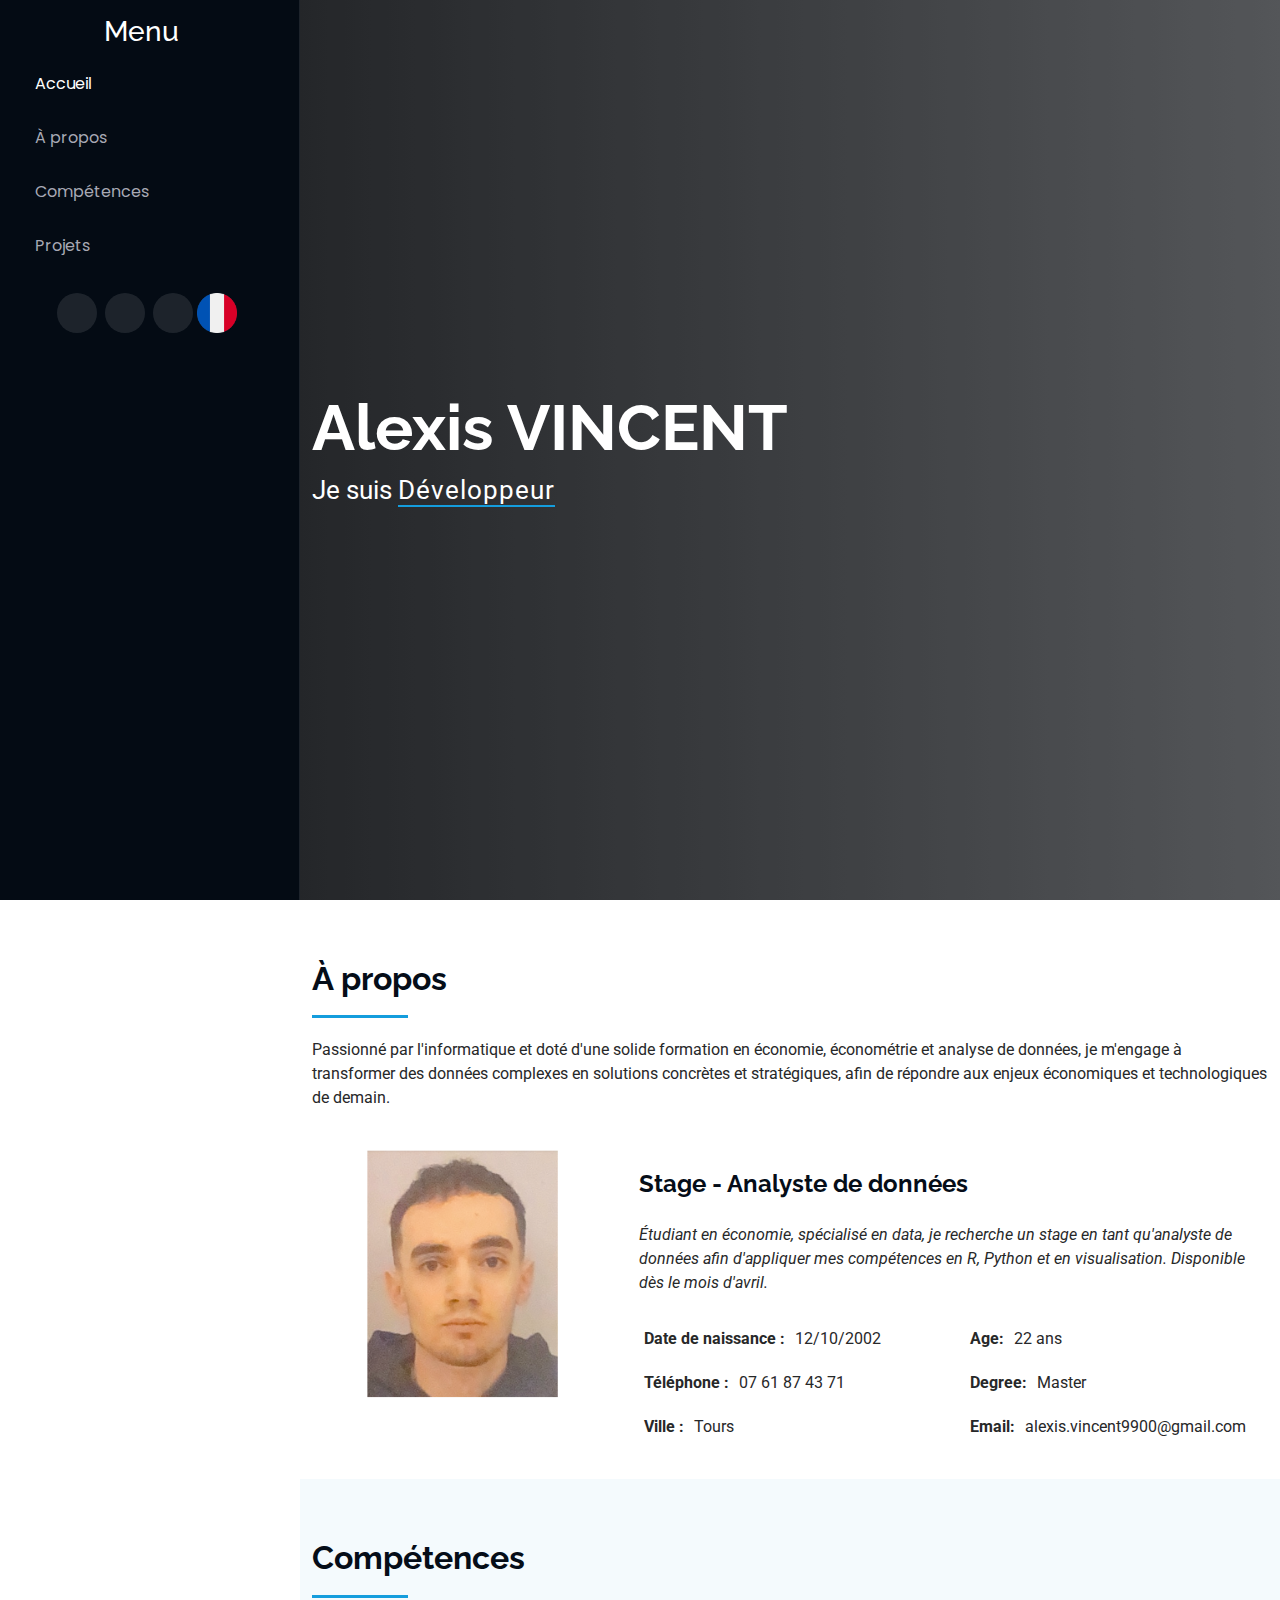
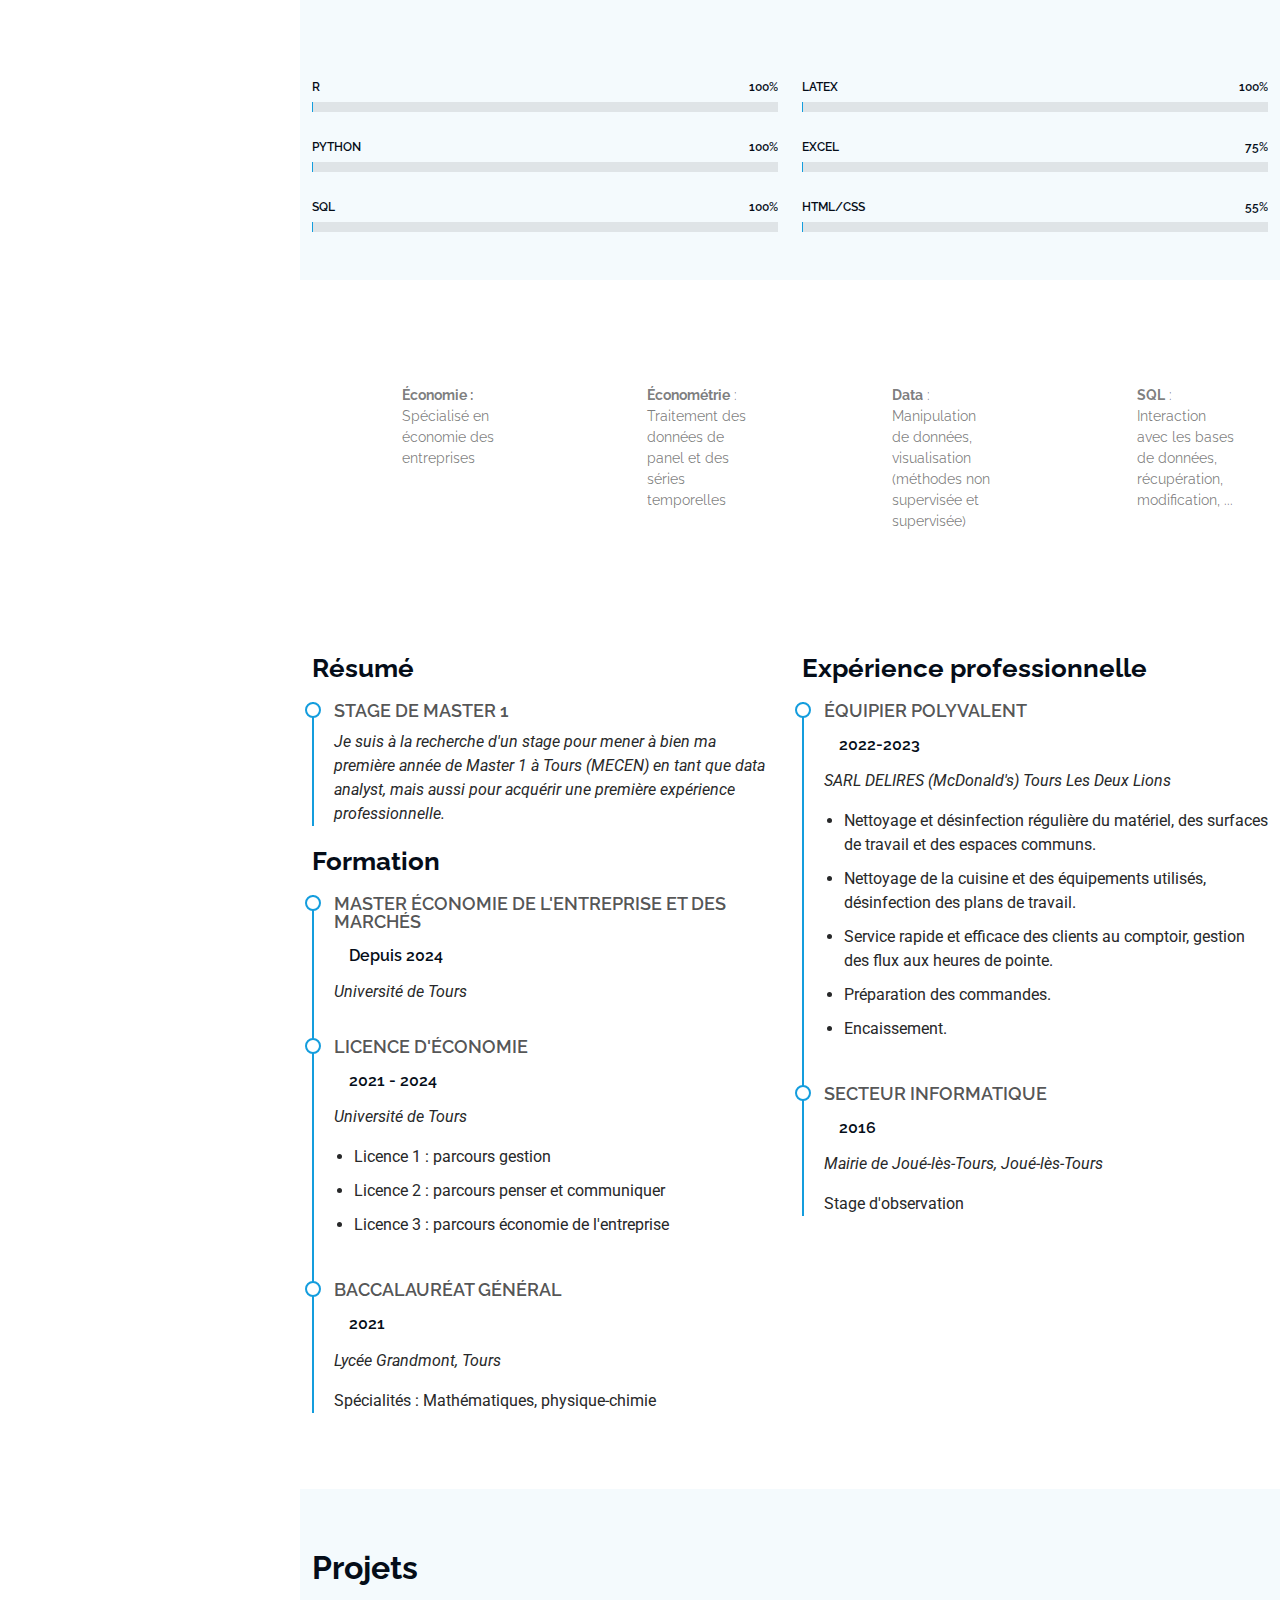
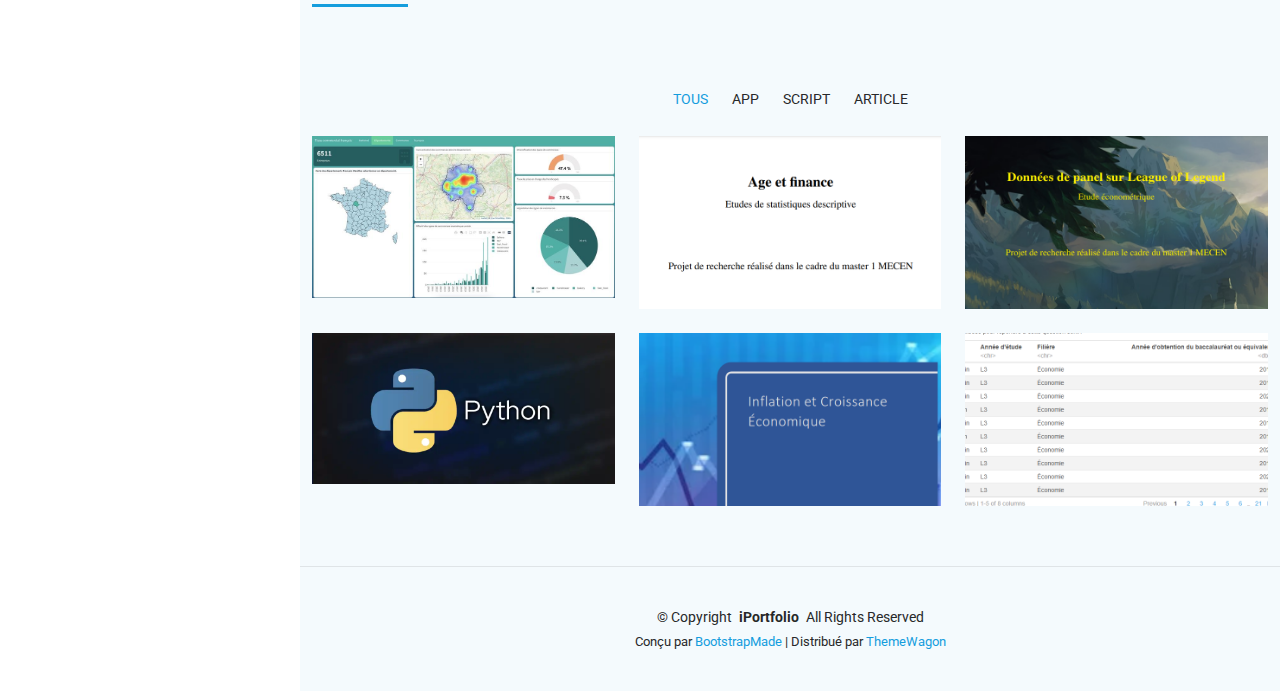
==== commit f4f9a320: "Mise à jour des styles CSS pour les liens sociaux et ajout de nouvelles classes pour la traduction, " ====
--- a/index-fr.html
+++ b/index-fr.html
@@ -39,16 +39,17 @@
     </div>
     <nav id="navmenu" class="navmenu">
       <ul>
-        <li><a href="#hero" class="active"><i class="bi bi-house navicon"></i>Home</a></li>
-        <li><a href="#about"><i class="bi bi-person navicon"></i> About</a></li>
-        <li><a href="#resume"><i class="bi bi-file-earmark-text navicon"></i> Resume</a></li>
-        <li><a href="#portfolio"><i class="bi bi-images navicon"></i> Portfolio</a></li>
+        <li><a href="#home" class="active"><i class="bi bi-house navicon"></i>Accueil</a></li>
+        <li><a href="#about"><i class="bi bi-person navicon"></i> À propos</a></li>
+        <li><a href="#Skills"><i class="bi bi-file-earmark-text navicon"></i> Compétences</a></li>
+        <li><a href="#project"><i class="bi bi-tools" style="margin-right: 10px;"></i> Projets</a></li>
     </nav>
 
     <div class="social-links text-center">
       <a href="https://x.com/Alex_vct37" class="twitter"><i class="bi bi-twitter-x"></i></a>
       <a href="mailto:alexis.vincent9900@gmail.com" class="google-plus"><i class="bi bi-envelope"></i></a>
       <a href="https://www.linkedin.com/in/alexis-vincent-24b9a8319/" class="linkedin"><i class="bi bi-linkedin"></i></a>
+      <a href="index.html" class="translate_fr"><img src="assets/img/fr.png" alt="FR" class="img_container"></a>
     </div>
 
   </header>
@@ -56,11 +57,12 @@
   <main class="main">
 
     <!-- Hero Section -->
-    <section id="hero" class="hero section dark-background" style="background: linear-gradient(to right, #333, #777);">
+    <section id="home" class="hero section dark-background" style="background: linear-gradient(to right, #333, #777);">
 
         <div class="container" data-aos="fade-up" data-aos-delay="100">
             <h2>Alexis VINCENT</h2>
-            <p>I'm <span class="typed" data-typed-items="Devlopper, Analyst, Economist">Devlopper</span><span class="typed-cursor typed-cursor--blink" aria-hidden="true"></span><span class="typed-cursor typed-cursor--blink" aria-hidden="true"></span></p>
+            <p>Je suis <span class="typed" data-typed-items="Développeur, Analyste, Économiste">Développeur</span><span class="typed-cursor typed-cursor--blink" aria-hidden="true"></span><span class="typed-cursor typed-cursor--blink" aria-hidden="true"></span></p>
+
         </div>
     </section>
 
@@ -71,8 +73,8 @@
 
       <!-- Section Title -->
       <div class="container section-title" data-aos="fade-up">
-        <h2>About</h2>
-        <p>Passionné par l'informatique et doté d'une solide formation en économie, économétrie et analyse de données, je m'engage à transformer des données complexes en solutions concrètes et stratégiques pour répondre aux enjeux économiques et technologiques de demain.</p>
+        <h2>À propos</h2>
+        <p>Passionné par l'informatique et doté d'une solide formation en économie, économétrie et analyse de données, je m'engage à transformer des données complexes en solutions concrètes et stratégiques, afin de répondre aux enjeux économiques et technologiques de demain.</p>
       </div><!-- End Section Title -->
 
       <div class="container" data-aos="fade-up" data-aos-delay="100">
@@ -82,16 +84,16 @@
             <img src="assets/img/pp.png" class="img-fluid" alt="", style="height: 50%;margin-left:30%;margin-bottom: -60%;scale: 1.6;">
           </div>
           <div class="col-lg-8 content">
-            <h2>Stage - Data Analyst</h2>
+            <h2>Stage - Analyste de données</h2>
             <p class="fst-italic py-3">
-                Étudiant en économie spécialisé en data, je cherche un stage en Data Analyst pour appliquer mes compétences en R, Python et visualisation. Disponible dès le mois d'avril.
+              Étudiant en économie, spécialisé en data, je recherche un stage en tant qu'analyste de données afin d'appliquer mes compétences en R, Python et en visualisation. Disponible dès le mois d'avril.
             </p>
             <div class="row", style="margin-bottom: 20px;">
               <div class="col-lg-6">
                 <ul>
-                  <li><i class="bi bi-chevron-right"></i> <strong>Birthday:</strong> <span>12/10/2002</span></li>
-                  <li><i class="bi bi-chevron-right"></i> <strong>Phone:</strong> <span>07 61 87 43 71</span></li>
-                  <li><i class="bi bi-chevron-right"></i> <strong>City:</strong> <span>Tours</span></li>
+                  <li><i class="bi bi-chevron-right"></i> <strong>Date de naissance :</strong> <span>12/10/2002</span></li>
+                  <li><i class="bi bi-chevron-right"></i> <strong>Téléphone :</strong> <span>07 61 87 43 71</span></li>
+                  <li><i class="bi bi-chevron-right"></i> <strong>Ville :</strong> <span>Tours</span></li>                  
                 </ul>
               </div>
               <div class="col-lg-6">
@@ -107,12 +109,11 @@
       </div>
 
     <!-- Skills Section -->
-    <section id="skills" class="skills section light-background">
+    <section id="Skills" id="skills" class="skills section light-background">
 
       <!-- Section Title -->
       <div class="container section-title" data-aos="fade-up">
-        <h2>Skills</h2>
-        <p>Necessitatibus eius consequatur ex aliquid fuga eum quidem sint consectetur velit</p>
+        <h2>Compétences</h2>
       </div><!-- End Section Title -->
 
       <div class="container" data-aos="fade-up" data-aos-delay="100">
@@ -186,28 +187,28 @@
       <div class="col-lg-3 col-md-6">
         <div class="stats-item">
           <i class="bi bi-graph-up-arrow"></i>
-          <p><strong>Economie</strong> Spécialisé en économie de l'entreprise</p>
+          <p><strong>Économie :</strong> Spécialisé en économie des entreprises</p>
         </div>
       </div><!-- End Stats Item -->
 
       <div class="col-lg-3 col-md-6">
         <div class="stats-item">
           <i class="bi bi-journal-richtext"></i>
-          <p><strong>Econométrie</strong> Traitement des données de panel et des séries temporels</p>
+          <p><strong>Économétrie</strong> : Traitement des données de panel et des séries temporelles</p>
         </div>
       </div><!-- End Stats Item -->
 
       <div class="col-lg-3 col-md-6">
         <div class="stats-item">
           <i class="bi bi-clipboard-data-fill"></i>
-          <p><strong>Data</strong> Manipulation de données, visualisation (méthode non supervisé et supervisé)</p>
+          <p><strong>Data</strong> : Manipulation de données, visualisation (méthodes non supervisée et supervisée)</p>
         </div>
       </div><!-- End Stats Item -->
 
       <div class="col-lg-3 col-md-6">
         <div class="stats-item">
           <i class="bi bi-database-fill"></i>
-          <p><strong>SQL</strong> Intéraction avec les bases de données, récupération, modification ...</p>
+          <p><strong>SQL</strong> : Interaction avec les bases de données, récupération, modification, ...</p>
         </div>
       </div><!-- End Stats Item -->
 
@@ -217,50 +218,50 @@
 
 </section>
 
-    <!-- Resume Section -->
-    <section id="resume" class="resume section">
+
+    <section class="resume section">
 
       <div class="container">
-
+    
         <div class="row">
-
+    
           <div class="col-lg-6" data-aos="fade-up" data-aos-delay="100">
-            <h3 class="resume-title">Sumary</h3>
-
+            <h3 class="resume-title">Résumé</h3>
+    
             <div class="resume-item pb-0">
               <h4>Stage de Master 1</h4>
-              <p><em>Je suis à la recherche d'un stage pour mener à bien ma premier année de Master 1 à Tours (MECEN) en tant que data analyst mais aussi pour aquerir une première expérience profétionnel </em></p>
-            </div><!-- Edn Resume Item -->
-
-            <h3 class="resume-title">Education</h3>
+              <p><em>Je suis à la recherche d'un stage pour mener à bien ma première année de Master 1 à Tours (MECEN) en tant que data analyst, mais aussi pour acquérir une première expérience professionnelle.</em></p>
+            </div><!-- End Resume Item -->
+    
+            <h3 class="resume-title">Formation</h3>
             <div class="resume-item">
-              <h4>Master Economie de l'entreprise et des marchés</h4>
+              <h4>Master Économie de l'entreprise et des marchés</h4>
               <h5>Depuis 2024</h5>
               <p><em>Université de Tours</em></p>
-            </div><!-- Edn Resume Item -->
-
+            </div><!-- End Resume Item -->
+    
             <div class="resume-item">
               <h4>Licence d'économie</h4>
               <h5>2021 - 2024</h5>
               <p><em>Université de Tours</em></p>
               <ul>
-                <li>Licence 1 :parcour gestion</li>
-                <li>Licence 2 :parcour penser et communiquer</li>
-                <li>Licence 3 :parcour économie de l'entreprise</li>
+                <li>Licence 1 : parcours gestion</li>
+                <li>Licence 2 : parcours penser et communiquer</li>
+                <li>Licence 3 : parcours économie de l'entreprise</li>
               </ul>
-            </div><!-- Edn Resume Item -->
+            </div><!-- End Resume Item -->
             
             <div class="resume-item">
-              <h4>Baccalauréat: Général</h4>
+              <h4>Baccalauréat Général</h4>
               <h5>2021</h5>
               <p><em>Lycée Grandmont, Tours</em></p>
-              <p>Spécialités: Mathématique, physique chimie</p>
+              <p>Spécialités : Mathématiques, physique-chimie</p>
             </div>
-
-          </div>
-
+    
+          </div>
+    
           <div class="col-lg-6" data-aos="fade-up" data-aos-delay="200">
-            <h3 class="resume-title">Professional Experience</h3>
+            <h3 class="resume-title">Expérience professionnelle</h3>
             <div class="resume-item">
               <h4>Équipier polyvalent</h4>
               <h5>2022-2023</h5>
@@ -269,116 +270,116 @@
                 <li>Nettoyage et désinfection régulière du matériel, des surfaces de travail et des espaces communs.</li>
                 <li>Nettoyage de la cuisine et des équipements utilisés, désinfection des plans de travail.</li>
                 <li>Service rapide et efficace des clients au comptoir, gestion des flux aux heures de pointe.</li>
-                <li>Préparation des commandes</li>
-                <li>Encaissement</li>
+                <li>Préparation des commandes.</li>
+                <li>Encaissement.</li>
               </ul>
-            </div><!-- Edn Resume Item -->
-
+            </div><!-- End Resume Item -->
+    
             <div class="resume-item">
               <h4>Secteur informatique</h4>
               <h5>2016</h5>
-              <p><em>Mairie de Joué-lès-Tours JOUE LES TOURS</em></p>
+              <p><em>Mairie de Joué-lès-Tours, Joué-lès-Tours</em></p>
               <p>Stage d'observation</p>
-            </div><!-- Edn Resume Item -->
-
-          </div>
-
-        </div>
-
+            </div><!-- End Resume Item -->
+    
+          </div>
+    
+        </div>
+    
       </div>
-
-    </section><!-- /Resume Section -->
+    
+    </section>
 
     <!-- Portfolio Section -->
-    <section id="portfolio" class="portfolio section light-background">
+    <section id="project" class="portfolio section light-background">
 
       <!-- Section Title -->
       <div class="container section-title" data-aos="fade-up">
-        <h2>Project</h2>
+        <h2>Projets</h2>
       </div><!-- End Section Title -->
-
+      
       <div class="container">
-
+      
         <div class="isotope-layout" data-default-filter="*" data-layout="masonry" data-sort="original-order">
-
+      
           <ul class="portfolio-filters isotope-filters" data-aos="fade-up" data-aos-delay="100">
-            <li data-filter="*" class="filter-active">All</li>
+            <li data-filter="*" class="filter-active">Tous</li>
             <li data-filter=".filter-app">App</li>
-            <li data-filter=".filter-product">script</li>
-            <li data-filter=".filter-books">article</li>
-          </ul> 
-
+            <li data-filter=".filter-product">Script</li>
+            <li data-filter=".filter-books">Article</li>
+          </ul>
           <div class="row gy-4 isotope-container" data-aos="fade-up" data-aos-delay="200">
 
-            <div class="col-lg-4 col-md-6 portfolio-item isotope-item filter-app",style="position-relative">
-              <div class="portfolio-content h-100">
-                <img src="assets/img/project/Dashboard commerce/dashboard.jpg" class="img-fluid" alt="">
+            <div class="col-lg-4 col-md-6 portfolio-item isotope-item filter-app" style="position:relative;">
+              <div class="portfolio-content h-100">
+                <img src="assets/img/project/Dashboard commerce/dashboard.jpg" class="img-fluid" alt="Dashboard du tissu commercial français">
                 <div class="portfolio-info">
                   <h4>Dashboard</h4>
                   <p>Dashboard du tissu commercial français</p>
-                  <a href="https://alexis37.shinyapps.io/dashboard/"  class="details-link"><i class="bi bi-link-45deg"></i></a>
-                  <a href="https://github.com/alexisvincent37/project/blob/main/R/Dashboard.Rmd"  class="preview-link"><i class="bi bi-code-slash"></i></a>
-                </div>
-              </div>
-            </div><!-- End Portfolio Item -->
+                  <a href="https://alexis37.shinyapps.io/dashboard/" class="details-link"><i class="bi bi-link-45deg"></i></a>
+                  <a href="https://github.com/alexisvincent37/project/blob/main/R/Dashboard.Rmd" class="preview-link"><i class="bi bi-code-slash"></i></a>
+                </div>
+              </div>
+            </div>            
 
             <div class="col-lg-4 col-md-6 portfolio-item isotope-item filter-books">
               <div class="portfolio-content h-100">
-                <img src="assets/img/project/Dashboard commerce/agefinance.png" class="img-fluid" alt="">
-                <div class="portfolio-info">
-                  <h4>Age et finance</h4>
-                  <p>Travail de recherche sur des éventuelles liens de cause à effet entre les des variable financière d'une entreprise et son age.</p>
-                  <a href="assets/project/pdfdatamining.pdf"  class="details-link"><i class="bi bi-link-45deg"></i></a>
-                  <a href="https://github.com/alexisvincent37/project/blob/main/R/Age%20et%20finance.rnw"  class="preview-link"><i class="bi bi-code-slash"></i></a>
-                </div>
-              </div>
-            </div><!-- End Portfolio Item -->
+                <img src="assets/img/project/Dashboard commerce/agefinance.png" class="img-fluid" alt="Analyse de l'impact de l'âge d'une entreprise sur ses variables financières">
+                <div class="portfolio-info">
+                  <h4>Âge et finance</h4>
+                  <p>Travail de recherche sur les éventuels liens de cause à effet entre les variables financières d'une entreprise et son âge.</p>
+                  <a href="assets/project/pdfdatamining.pdf" class="details-link"><i class="bi bi-link-45deg"></i></a>
+                  <a href="https://github.com/alexisvincent37/project/blob/main/R/Age%20et%20finance.rnw" class="preview-link"><i class="bi bi-code-slash"></i></a>
+                </div>
+              </div>
+            </div>            
 
             <div class="col-lg-4 col-md-6 portfolio-item isotope-item filter-books">
               <div class="portfolio-content h-100">
-                <img src="assets/img/project/League of legend/projetleague.png" class="img-fluid" alt="">
-                <div class="portfolio-info">
-                  <h4>Etudes données de panel</h4>
-                  <p>Application de modèles économétrique sur des données de panel</p>
-                  <a href="assets/project/rendu_lol.pdf"  class="details-link"><i class="bi bi-link-45deg"></i></a>
-                  <a href="https://github.com/alexisvincent37/project/blob/main/R/Econometrie%20panel.Rnw"  class="preview-link"><i class="bi bi-code-slash"></i></a>
+                <img src="assets/img/project/League of legend/projetleague.png" class="img-fluid" alt="Études économétriques sur des données de panel">
+                <div class="portfolio-info">
+                  <h4>Études sur les données de panel</h4>
+                  <p>Application de modèles économétriques sur des données de panel.</p>
+                  <a href="assets/project/rendu_lol.pdf" class="details-link"><i class="bi bi-link-45deg"></i></a>
+                  <a href="https://github.com/alexisvincent37/project/blob/main/R/Econometrie%20panel.Rnw" class="preview-link"><i class="bi bi-code-slash"></i></a>
+                </div>
+              </div>
+            </div>            
+
+            <div class="col-lg-4 col-md-6 portfolio-item isotope-item filter-product">
+              <div class="portfolio-content h-100">
+                <img src="assets/img/project/python.webp" class="img-fluid" alt="Extraction de données du jeu League of Legends via l'API">
+                <div class="portfolio-info">
+                  <h4>Script d'extraction de données</h4>
+                  <p>Extraction de données du jeu League of Legends via l'API.</p>
+                  <a href="https://github.com/alexisvincent37/project/blob/main/Python/Extract%20league%20of%20legend.py" class="preview-link" style="left:48%;"><i class="bi bi-code-slash"></i></a>
+                </div>
+              </div>
+            </div>            
+
+            <div class="col-lg-4 col-md-6 portfolio-item isotope-item filter-books">
+              <div class="portfolio-content h-100">
+                <img src="assets/img/project/l3/Projet macro l3.png" class="img-fluid" alt="Projet d'études macro-économiques de troisième année de Licence">
+                <div class="portfolio-info">
+                  <h4>Projet Macro</h4>
+                  <p>Projet d'études macro-économiques, de troisième année de Licence.</p>
+                  <a href="assets/project/Projet collectif croissance et inflation (Fouaz Boutayebi, Alexis Vincent, Jawad Grib, Abdul Balogoun, Grégoire Labrousse).pdf" class="details-link" style="left: 48%;"><i class="bi bi-link-45deg"></i></a>
                 </div>
               </div>
             </div>
 
-            <div class="col-lg-4 col-md-6 portfolio-item isotope-item filter-product">
-              <div class="portfolio-content h-100">
-                <img src="assets/img/project/python.webp" class="img-fluid" alt="">
-                <div class="portfolio-info">
-                  <h4>Script extraction de données</h4>
-                  <p>Extraction de donnée du jeu league of legend (API)</p>
-                  <a href="https://github.com/alexisvincent37/project/blob/main/Python/Extract%20league%20of%20legend.py" class="preview-link" style="left:48%;"><i class="bi bi-code-slash"></i></a>
+            <div class="col-lg-4 col-md-6 portfolio-item isotope-item filter-books">
+              <div class="portfolio-content h-100">
+                <img src="assets/img/project/l3/projet l3.png" class="img-fluid" alt="Analyse de la répartition du temps de travail chez les étudiants de l'université de Tours">
+                <div class="portfolio-info">
+                  <h4>Analyse descriptive</h4>
+                  <p>Étude sur la répartition du temps de travail chez les étudiants de l'université de Tours.</p>
+                  <a href="assets/project/Grégoire-Alexis-Devoir-R.html" class="details-link"><i class="bi bi-link-45deg"></i></a>
+                  <a href="https://github.com/alexisvincent37/project/blob/main/R/Etudes%20temps%20Tours.Rmd" class="preview-link"><i class="bi bi-code-slash"></i></a>
                 </div>
               </div>
             </div>
-
-            <div class="col-lg-4 col-md-6 portfolio-item isotope-item filter-books">
-              <div class="portfolio-content h-100">
-                <img src="assets/img/project/l3/Projet macro l3.png" class="img-fluid" alt="">
-                <div class="portfolio-info">
-                  <h4>Macro project</h4>
-                  <p>Project d'études Macro-économique, de troisième année de Licence</p>
-                  <a href="assets/project/Projet collectif croissance et inflation (Fouaz Boutayebi, Alexis Vincent, Jawad Grib, Abdul Balogoun, Grégoire Labrousse).pdf"  class="details-link" style="left: 48%;"><i class="bi bi-link-45deg"></i></a>
-                </div>
-              </div>
-            </div>
-
-            <div class="col-lg-4 col-md-6 portfolio-item isotope-item filter-books">
-              <div class="portfolio-content h-100">
-                <img src="assets/img/project/l3/projet l3.png" class="img-fluid" alt="">
-                <div class="portfolio-info">
-                  <h4>Analyse descriptive</h4>
-                  <p>Etude sur la répartition du temps de travail chez les étudiants de la fac de Tours</p>
-                  <a href="assets/project/Grégoire-Alexis-Devoir-R.html"  class="details-link"><i class="bi bi-link-45deg"></i></a>
-                  <a href="https://github.com/alexisvincent37/project/blob/main/R/Etudes%20temps%20Tours.Rmd"  class="preview-link"><i class="bi bi-code-slash"></i></a>
-                </div>
-              </div>
-            </div>
+            
 
           </div><!-- End Portfolio Container -->
 
@@ -389,18 +390,16 @@
     </section><!-- /Portfolio Section -->
 
    
-  <footer id="footer" class="footer position-relative light-background">
-
-    <div class="container">
-      <div class="copyright text-center ">
-        <p>© <span>Copyright</span> <strong class="px-1 sitename">iPortfolio</strong> <span>All Rights Reserved</span></p>
+    <footer id="footer" class="footer position-relative light-background">
+      <div class="container">
+        <div class="copyright text-center">
+          <p>© <span>Copyright</span> <strong class="px-1 sitename">iPortfolio</strong> <span>All Rights Reserved</span></p>
+        </div>
+        <div class="credits">
+          Conçu par <a href="https://bootstrapmade.com/">BootstrapMade</a> | Distribué par <a href="https://themewagon.com">ThemeWagon</a>
+        </div>
       </div>
-      <div class="credits">
-        Designed by <a href="https://bootstrapmade.com/">BootstrapMade</a> Distributed by <a href="https://themewagon.com">ThemeWagon</a>
-      </div>
-    </div>
-
-  </footer>
+    </footer>
 
   <!-- Scroll Top -->
   <a href="#" id="scroll-top" class="scroll-top d-flex align-items-center justify-content-center"><i class="bi bi-arrow-up-short"></i></a>
@@ -421,7 +420,7 @@
   <script src="assets/vendor/swiper/swiper-bundle.min.js"></script>
 
   <!-- Main JS File -->
-  <script src="assets/js/main.js"></script>
+  <script src="assets/js/mainfr.js"></script>
 
 </body>
 
--- a/assets/css/main.css
+++ b/assets/css/main.css
@@ -183,7 +183,7 @@
 }
 
 .header .social-links {
-  margin: 0 0 20px 0;
+  margin: 0 0 20px -50px;
 }
 
 .header .social-links a {
@@ -1281,4 +1281,35 @@
   transition: 0.3s;
   line-height: 1.2;
   scale: 1.2;
+}
+
+.translate_eng {
+  position: absolute;
+}
+
+.img_container {
+  height: 40px;
+  width: 40px;
+}
+
+.translate_eng img {
+  transition: opacity 0.2s ease-in-out;
+  opacity: 1;
+}
+
+.translate_eng img.fade-out {
+  opacity: 0;
+}
+
+.translate_fr {
+  position: absolute;
+}
+
+.translate_fr img {
+  transition: opacity 0.2s ease-in-out;
+  opacity: 1;
+}
+
+.translate_fr img.fade-out {
+  opacity: 0;
 }